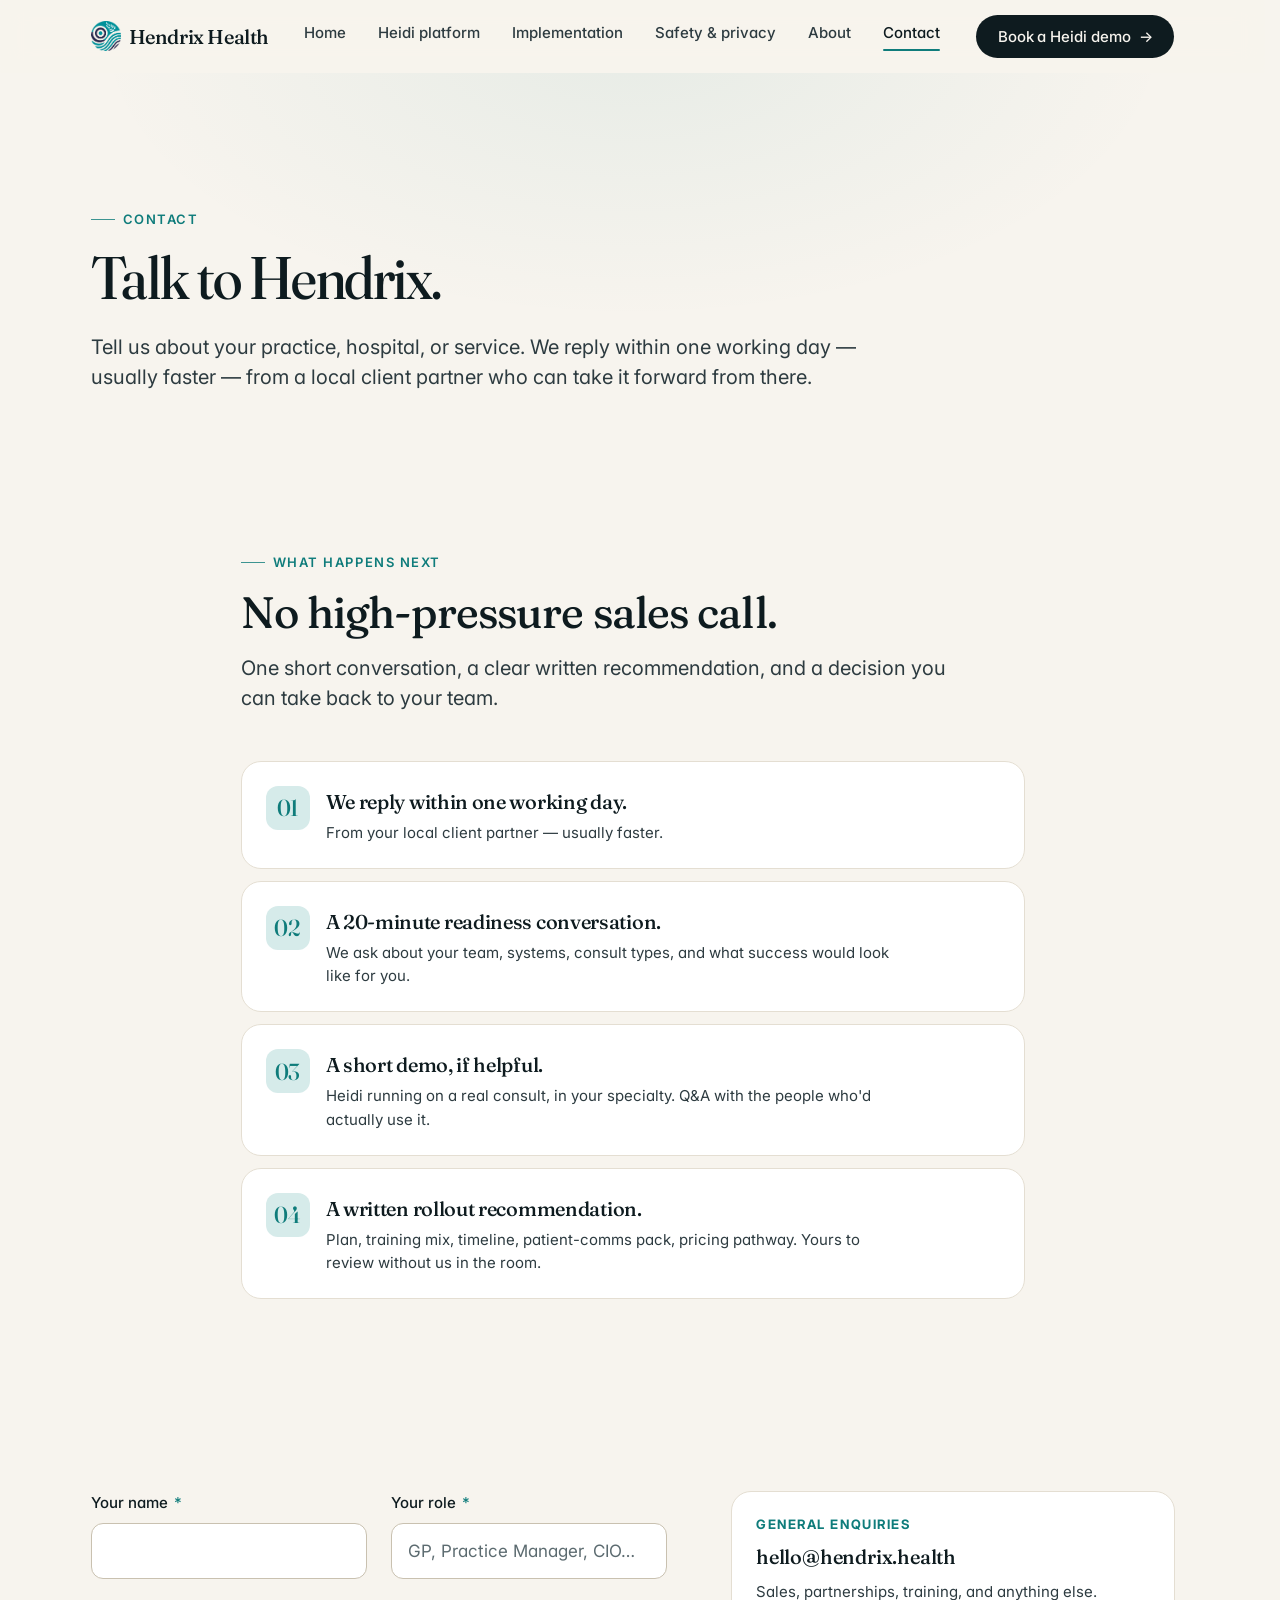
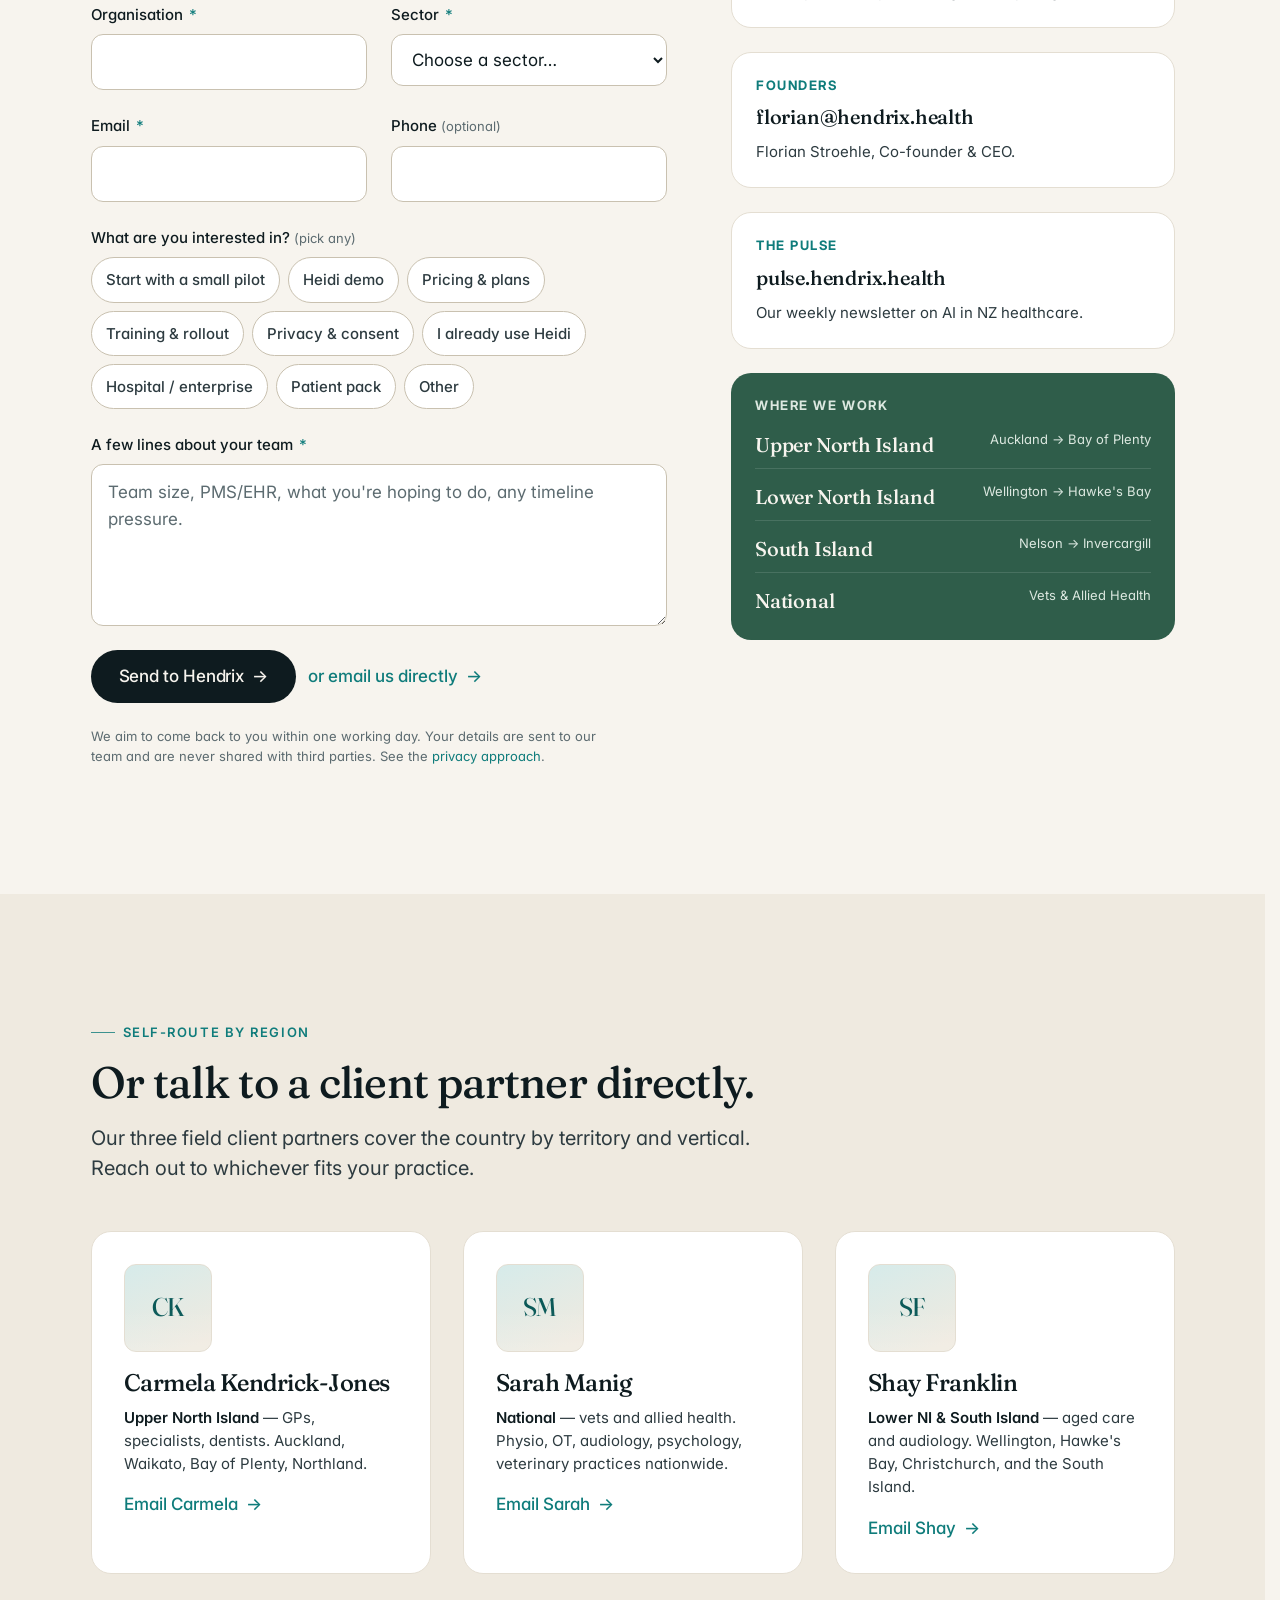
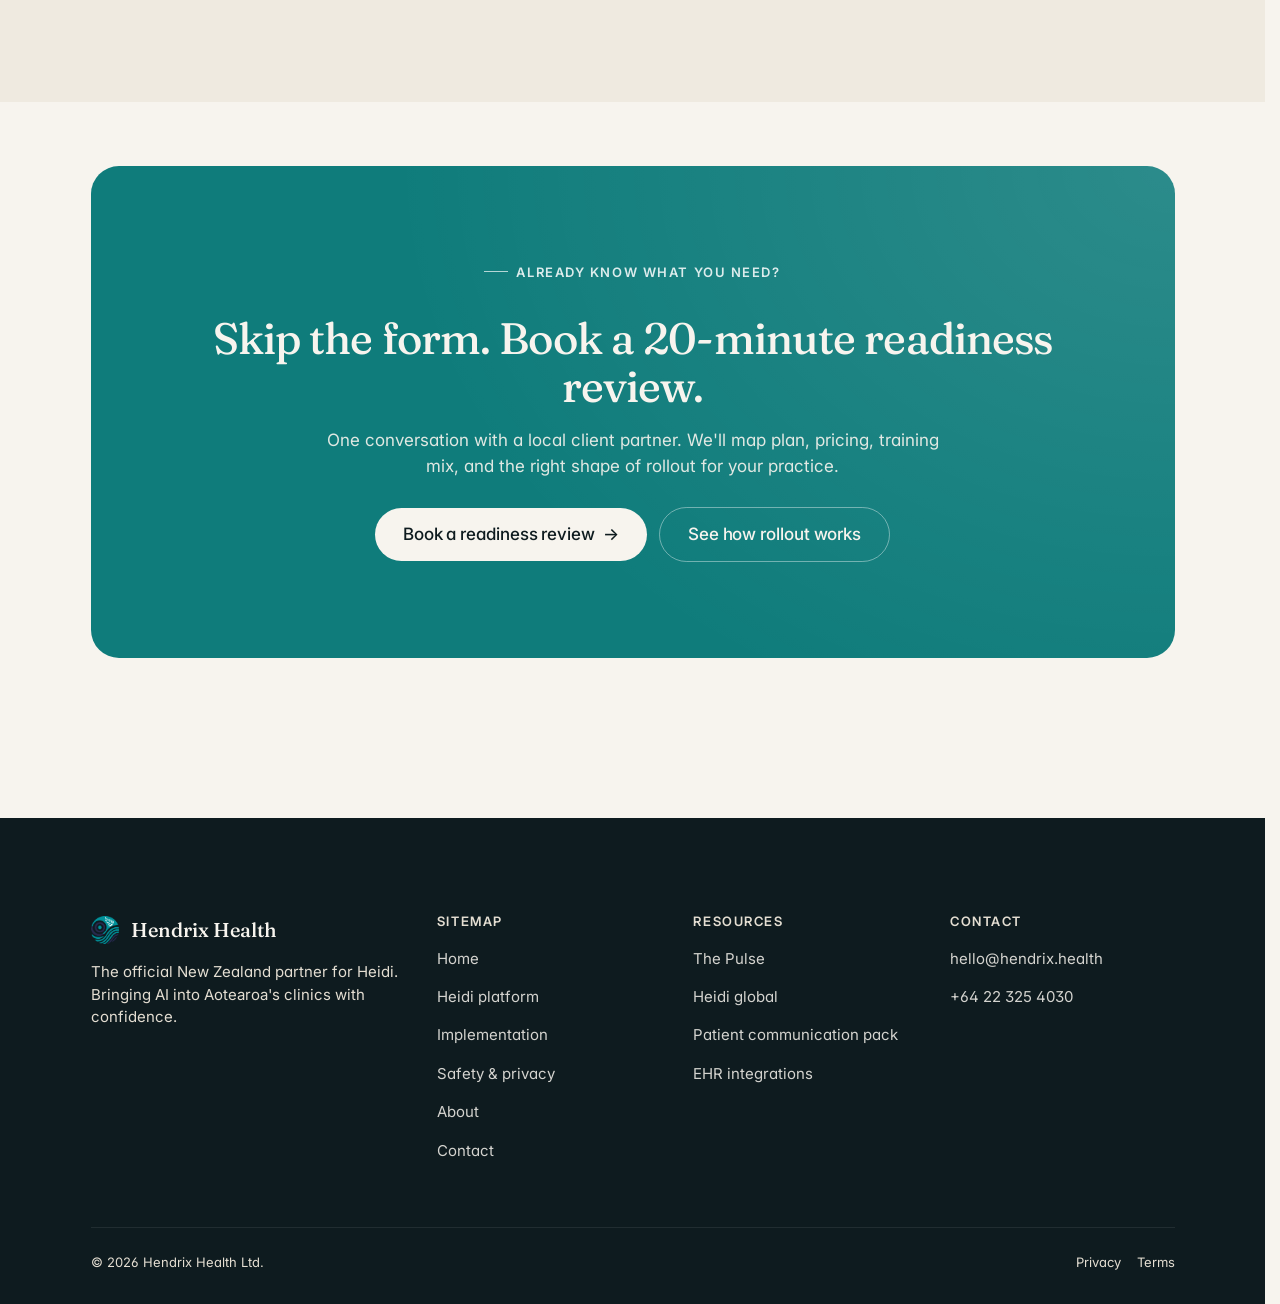
==== contact.html @ 8f4b382c "Add files via upload" ====
<!doctype html>
<html lang="en-NZ">
<head>
  <meta charset="utf-8">
  <meta name="viewport" content="width=device-width, initial-scale=1, viewport-fit=cover">
  <title>Contact — Talk to Hendrix Health | NZ partner for Heidi</title>
  <meta name="description" content="Tell us about your practice or service. We reply within one working day. Or self-route by region to one of our three NZ field client partners.">
  <meta name="theme-color" content="#0F7C7B">

  <meta property="og:type" content="website">
  <meta property="og:title" content="Contact Hendrix Health">
  <meta property="og:description" content="Talk to the team about bringing Heidi into your practice.">
  <meta property="og:url" content="https://hendrix.health/contact">
  <meta property="og:image" content="assets/img/og/og-contact.png">

  <link rel="icon" href="assets/img/logo-hendrix.png" type="image/png">

  <script>
    try {
      if (sessionStorage.getItem('hh_seen') === '1') {
        document.documentElement.classList.add('reveals-off');
      }
      sessionStorage.setItem('hh_seen', '1');
    } catch (e) {}
  </script>

  <link rel="preconnect" href="https://fonts.googleapis.com">
  <link rel="preconnect" href="https://fonts.gstatic.com" crossorigin>
  <link rel="stylesheet" href="https://fonts.googleapis.com/css2?family=Fraunces:opsz,wght,SOFT@9..144,300..600,30..100&family=Inter:wght@400;500;600;700&family=JetBrains+Mono:wght@500&display=swap">

  <link rel="stylesheet" href="assets/css/site.css">
  <script defer src="assets/js/nav.js"></script>
  <script defer src="assets/js/form.js"></script>
  <script defer src="assets/js/reveal.js"></script>
</head>
<body>
  <a href="#main" class="skip-link">Skip to content</a>

  <header class="site-header">
    <div class="container site-header__inner">
      <a href="index.html" class="site-header__brand" aria-label="Hendrix Health home">
        <span class="site-header__brand-mark"><img src="assets/img/logo-hendrix.png" alt="" width="30" height="30"></span>
        <span>Hendrix&nbsp;Health</span>
      </a>
      <nav class="site-header__nav" aria-label="Primary">
        <a href="index.html">Home</a>
        <a href="heidi.html">Heidi platform</a>
        <a href="implementation.html">Implementation</a>
        <a href="safety.html">Safety &amp; privacy</a>
        <a href="about.html">About</a>
        <a href="contact.html" aria-current="page">Contact</a>
      </nav>
      <a href="#form" class="btn btn--primary site-header__cta">Book a Heidi demo <span class="arrow">→</span></a>
      <button class="site-header__toggle" type="button" aria-expanded="false" aria-controls="mobile-sheet" aria-label="Open menu">
        <svg width="20" height="20" viewBox="0 0 24 24" fill="none" stroke="currentColor" stroke-width="2" stroke-linecap="round"><path d="M3 6h18M3 12h18M3 18h18"/></svg>
      </button>
    </div>
  </header>

  <div class="mobile-sheet" id="mobile-sheet" role="dialog" aria-label="Mobile navigation">
    <a href="index.html">Home</a>
    <a href="heidi.html">Heidi platform</a>
    <a href="implementation.html">Implementation</a>
    <a href="safety.html">Safety &amp; privacy</a>
    <a href="about.html">About</a>
    <a href="contact.html">Contact</a>
    <a href="https://pulse.hendrix.health/" rel="noopener">The Pulse ↗</a>
    <a href="#form" class="btn btn--primary btn--lg">Book a Heidi demo</a>
  </div>

  <main id="main">

    <!-- ─── Page hero ────────────────────────────────────────────── -->
    <section class="page-hero">
      <div class="container">
        <span class="eyebrow">Contact</span>
        <h1>Talk to Hendrix.</h1>
        <p class="page-hero__subtitle">
          Tell us about your practice, hospital, or service. We reply within one working
          day &mdash; usually faster &mdash; from a local client partner who can take it
          forward from there.
        </p>
      </div>
    </section>

    <!-- ─── What happens next ───────────────────────────────────── -->
    <section class="section section--tight">
      <div class="container container--narrow">
        <div class="section-head">
          <span class="eyebrow">What happens next</span>
          <h2>No high-pressure sales call.</h2>
          <p>One short conversation, a clear written recommendation, and a decision you can take back to your team.</p>
        </div>

        <ol class="steps" data-reveal>
          <li class="steps__item">
            <div>
              <div class="steps__title">We reply within one working day.</div>
              <p class="steps__body">From your local client partner — usually faster.</p>
            </div>
          </li>
          <li class="steps__item">
            <div>
              <div class="steps__title">A 20-minute readiness conversation.</div>
              <p class="steps__body">We ask about your team, systems, consult types, and what success would look like for you.</p>
            </div>
          </li>
          <li class="steps__item">
            <div>
              <div class="steps__title">A short demo, if helpful.</div>
              <p class="steps__body">Heidi running on a real consult, in your specialty. Q&amp;A with the people who'd actually use it.</p>
            </div>
          </li>
          <li class="steps__item">
            <div>
              <div class="steps__title">A written rollout recommendation.</div>
              <p class="steps__body">Plan, training mix, timeline, patient-comms pack, pricing pathway. Yours to review without us in the room.</p>
            </div>
          </li>
        </ol>
      </div>
    </section>

    <!-- ─── Form + contact methods ──────────────────────────────── -->
    <section class="section" id="form">
      <div class="container">
        <div class="contact-grid">

          <!-- Form: posts JSON to data-endpoint, falls back to mailto if no
               endpoint is configured (or the request fails). Wire the
               endpoint to your n8n / HubSpot / CRM webhook in one place. -->
          <form class="form"
                data-contact-form
                data-endpoint=""
                data-mailto="hello@hendrix.health"
                novalidate>

            <div class="form__row">
              <div class="form__field" data-validate="required">
                <label class="form__label" for="name">Your name <span class="req" aria-hidden="true">*</span></label>
                <input class="form__input" id="name" name="name" type="text" autocomplete="name" required aria-required="true" aria-describedby="name-err">
                <div class="form__error" id="name-err">Please tell us your name.</div>
              </div>
              <div class="form__field" data-validate="required">
                <label class="form__label" for="role">Your role <span class="req" aria-hidden="true">*</span></label>
                <input class="form__input" id="role" name="role" type="text" placeholder="GP, Practice Manager, CIO…" required aria-required="true" aria-describedby="role-err">
                <div class="form__error" id="role-err">Please tell us your role.</div>
              </div>
            </div>

            <div class="form__row">
              <div class="form__field" data-validate="required">
                <label class="form__label" for="organisation">Organisation <span class="req" aria-hidden="true">*</span></label>
                <input class="form__input" id="organisation" name="organisation" type="text" autocomplete="organization" required aria-required="true" aria-describedby="org-err">
                <div class="form__error" id="org-err">Please tell us where you work.</div>
              </div>
              <div class="form__field" data-validate="required">
                <label class="form__label" for="sector">Sector <span class="req" aria-hidden="true">*</span></label>
                <select class="form__select" id="sector" name="sector" required aria-required="true" aria-describedby="sector-err">
                  <option value="">Choose a sector…</option>
                  <option>General practice</option>
                  <option>Hospital / specialist</option>
                  <option>Allied health</option>
                  <option>Aged care</option>
                  <option>Mental health</option>
                  <option>Veterinary</option>
                  <option>Other</option>
                </select>
                <div class="form__error" id="sector-err">Please pick a sector.</div>
              </div>
            </div>

            <div class="form__row">
              <div class="form__field" data-validate="required email">
                <label class="form__label" for="email">Email <span class="req" aria-hidden="true">*</span></label>
                <input class="form__input" id="email" name="email" type="email" inputmode="email" autocomplete="email" required aria-required="true" aria-describedby="email-err">
                <div class="form__error" id="email-err">Please give us a valid email so we can reply.</div>
              </div>
              <div class="form__field">
                <label class="form__label" for="phone">Phone <span style="color: var(--ink-mute); font-weight: 400; font-size: var(--fs-xs);">(optional)</span></label>
                <input class="form__input" id="phone" name="phone" type="tel" inputmode="tel" autocomplete="tel">
              </div>
            </div>

            <div class="form__field">
              <label class="form__label">What are you interested in? <span style="color: var(--ink-mute); font-weight: 400; font-size: var(--fs-xs);">(pick any)</span></label>
              <div class="form__chips" role="group" aria-label="Areas of interest">
                <label><input type="checkbox" name="interest" value="Small pilot" data-intent="pilot"> Start with a small pilot</label>
                <label><input type="checkbox" name="interest" value="Heidi demo" data-intent="demo"> Heidi demo</label>
                <label><input type="checkbox" name="interest" value="Pricing & plans" data-intent="pricing"> Pricing &amp; plans</label>
                <label><input type="checkbox" name="interest" value="Training & rollout" data-intent="training"> Training &amp; rollout</label>
                <label><input type="checkbox" name="interest" value="Privacy & consent" data-intent="privacy"> Privacy &amp; consent</label>
                <label><input type="checkbox" name="interest" value="Existing Heidi user — support" data-intent="existing"> I already use Heidi</label>
                <label><input type="checkbox" name="interest" value="Hospital / enterprise deployment" data-intent="enterprise"> Hospital / enterprise</label>
                <label><input type="checkbox" name="interest" value="Patient communication pack" data-intent="patient"> Patient pack</label>
                <label><input type="checkbox" name="interest" value="Other" data-intent="other"> Other</label>
              </div>
            </div>

            <div class="form__field" data-validate="required">
              <label class="form__label" for="message">A few lines about your team <span class="req" aria-hidden="true">*</span></label>
              <textarea class="form__textarea" id="message" name="message" rows="5" placeholder="Team size, PMS/EHR, what you're hoping to do, any timeline pressure." required aria-required="true" aria-describedby="msg-err"></textarea>
              <div class="form__error" id="msg-err">A short note helps us route you to the right person.</div>
            </div>

            <div class="form__success" role="status">
              <strong>Thanks &mdash; your message is in.</strong><br>
              We'll come back to you within one working day from a local client partner. If you don't hear from us, drop a line directly to <a href="mailto:hello@hendrix.health" style="color: var(--accent-deep); font-weight: 600;">hello@hendrix.health</a>.
            </div>

            <div class="form__server-error" role="alert" hidden></div>

            <div class="cluster">
              <button type="submit" class="btn btn--primary btn--lg">Send to Hendrix <span class="arrow">→</span></button>
              <a href="mailto:hello@hendrix.health" class="linkout">or email us directly</a>
            </div>

            <p class="form__note">
              We aim to come back to you within one working day. Your details are sent to our team
              and are never shared with third parties. See the <a href="safety.html">privacy approach</a>.
            </p>
          </form>

          <!-- Right column -->
          <aside class="stack-lg" aria-label="Contact details">
            <div class="contact-method">
              <h3>General enquiries</h3>
              <div class="contact-method__line"><a href="mailto:hello@hendrix.health">hello@hendrix.health</a></div>
              <p>Sales, partnerships, training, and anything else.</p>
            </div>
            <div class="contact-method">
              <h3>Founders</h3>
              <div class="contact-method__line"><a href="mailto:florian@hendrix.health">florian@hendrix.health</a></div>
              <p>Florian Stroehle, Co-founder &amp; CEO.</p>
            </div>
            <div class="contact-method">
              <h3>The Pulse</h3>
              <div class="contact-method__line"><a href="https://pulse.hendrix.health/" rel="noopener">pulse.hendrix.health</a></div>
              <p>Our weekly newsletter on AI in NZ healthcare.</p>
            </div>

            <div class="territories">
              <h3>Where we work</h3>
              <ul>
                <li><b>Upper North Island</b><span>Auckland → Bay of Plenty</span></li>
                <li><b>Lower North Island</b><span>Wellington → Hawke's Bay</span></li>
                <li><b>South Island</b><span>Nelson → Invercargill</span></li>
                <li><b>National</b><span>Vets &amp; Allied Health</span></li>
              </ul>
            </div>
          </aside>

        </div>
      </div>
    </section>

    <!-- ─── Field client partners ────────────────────────────────── -->
    <section class="section section--alt">
      <div class="container">
        <div class="section-head">
          <span class="eyebrow">Self-route by region</span>
          <h2>Or talk to a client partner directly.</h2>
          <p>Our three field client partners cover the country by territory and vertical. Reach out to whichever fits your practice.</p>
        </div>

        <div class="grid grid--3" data-reveal>
          <article class="product-card">
            <div class="team-card__tile" aria-hidden="true" style="aspect-ratio: 1/1; max-width: 88px; border-radius: var(--r-md);">
              <span class="team-card__initials" style="font-size: 1.6rem;">CK</span>
            </div>
            <h3 class="product-card__name" style="margin-top: var(--s-4);">Carmela Kendrick-Jones</h3>
            <p class="product-card__desc">
              <strong>Upper North Island</strong> &mdash; GPs, specialists, dentists. Auckland, Waikato, Bay of Plenty, Northland.
            </p>
            <a href="mailto:carmela@hendrix.health" class="linkout">Email Carmela</a>
          </article>

          <article class="product-card">
            <div class="team-card__tile" aria-hidden="true" style="aspect-ratio: 1/1; max-width: 88px; border-radius: var(--r-md);">
              <span class="team-card__initials" style="font-size: 1.6rem;">SM</span>
            </div>
            <h3 class="product-card__name" style="margin-top: var(--s-4);">Sarah Manig</h3>
            <p class="product-card__desc">
              <strong>National</strong> &mdash; vets and allied health. Physio, OT, audiology, psychology, veterinary practices nationwide.
            </p>
            <a href="mailto:sarah@hendrix.health" class="linkout">Email Sarah</a>
          </article>

          <article class="product-card">
            <div class="team-card__tile" aria-hidden="true" style="aspect-ratio: 1/1; max-width: 88px; border-radius: var(--r-md);">
              <span class="team-card__initials" style="font-size: 1.6rem;">SF</span>
            </div>
            <h3 class="product-card__name" style="margin-top: var(--s-4);">Shay Franklin</h3>
            <p class="product-card__desc">
              <strong>Lower NI &amp; South Island</strong> &mdash; aged care and audiology. Wellington, Hawke's Bay, Christchurch, and the South Island.
            </p>
            <a href="mailto:shay@hendrix.health" class="linkout">Email Shay</a>
          </article>
        </div>
      </div>
    </section>

    <!-- ─── CTA banner ───────────────────────────────────────────── -->
    <section class="section section--tight">
      <div class="container">
        <div class="cta-band">
          <span class="eyebrow" style="color: rgba(255,255,255,.85);">Already know what you need?</span>
          <h2>Skip the form. Book a 20-minute readiness review.</h2>
          <p>One conversation with a local client partner. We'll map plan, pricing, training mix, and the right shape of rollout for your practice.</p>
          <div class="cluster" style="justify-content: center; margin-top: var(--s-3);">
            <a href="mailto:hello@hendrix.health?subject=Heidi%20readiness%20review" class="btn btn--inverse btn--lg">Book a readiness review <span class="arrow">→</span></a>
            <a href="implementation.html" class="btn btn--ghost btn--lg" style="border-color: rgba(255,255,255,.4); color: var(--paper);">See how rollout works</a>
          </div>
        </div>
      </div>
    </section>

  </main>

  <footer class="site-footer">
    <div class="container">
      <div class="site-footer__grid">
        <div class="site-footer__brand">
          <div class="site-footer__brand-line">
            <img src="assets/img/logo-hendrix.png" alt="" width="28" height="28">
            <span>Hendrix Health</span>
          </div>
          <p class="site-footer__tagline">The official New Zealand partner for Heidi. Bringing AI into <span lang="mi">Aotearoa</span>'s clinics with confidence.</p>
        </div>
        <div class="site-footer__col">
          <h4>Sitemap</h4>
          <ul>
            <li><a href="index.html">Home</a></li>
            <li><a href="heidi.html">Heidi platform</a></li>
            <li><a href="implementation.html">Implementation</a></li>
            <li><a href="safety.html">Safety &amp; privacy</a></li>
            <li><a href="about.html">About</a></li>
            <li><a href="contact.html">Contact</a></li>
          </ul>
        </div>
        <div class="site-footer__col">
          <h4>Resources</h4>
          <ul>
            <li><a href="https://pulse.hendrix.health/" rel="noopener">The Pulse</a></li>
            <li><a href="https://www.heidihealth.com" rel="noopener">Heidi global</a></li>
            <li><a href="safety.html#patient-comms">Patient communication pack</a></li>
            <li><a href="heidi.html#integrations">EHR integrations</a></li>
          </ul>
        </div>
        <div class="site-footer__col">
          <h4>Contact</h4>
          <ul>
            <li><a href="mailto:hello@hendrix.health">hello@hendrix.health</a></li>
            <li><a href="tel:+64223254030">+64 22 325 4030</a></li>
          </ul>
        </div>
      </div>
      <div class="site-footer__legal">
        <span>© 2026 Hendrix Health Ltd.</span>
        <span><a href="privacy.html">Privacy</a><a href="terms.html">Terms</a></span>
      </div>
    </div>
  </footer>

</body>
</html>
---- assets/css/site.css ----
/* Hendrix Health — site.css
 * Single bundle entry. Order matters:
 * tokens → base → layout → components → sections
 */
@import url("./tokens.css");
@import url("./base.css");
@import url("./layout.css");
@import url("./components.css");
@import url("./sections.css");
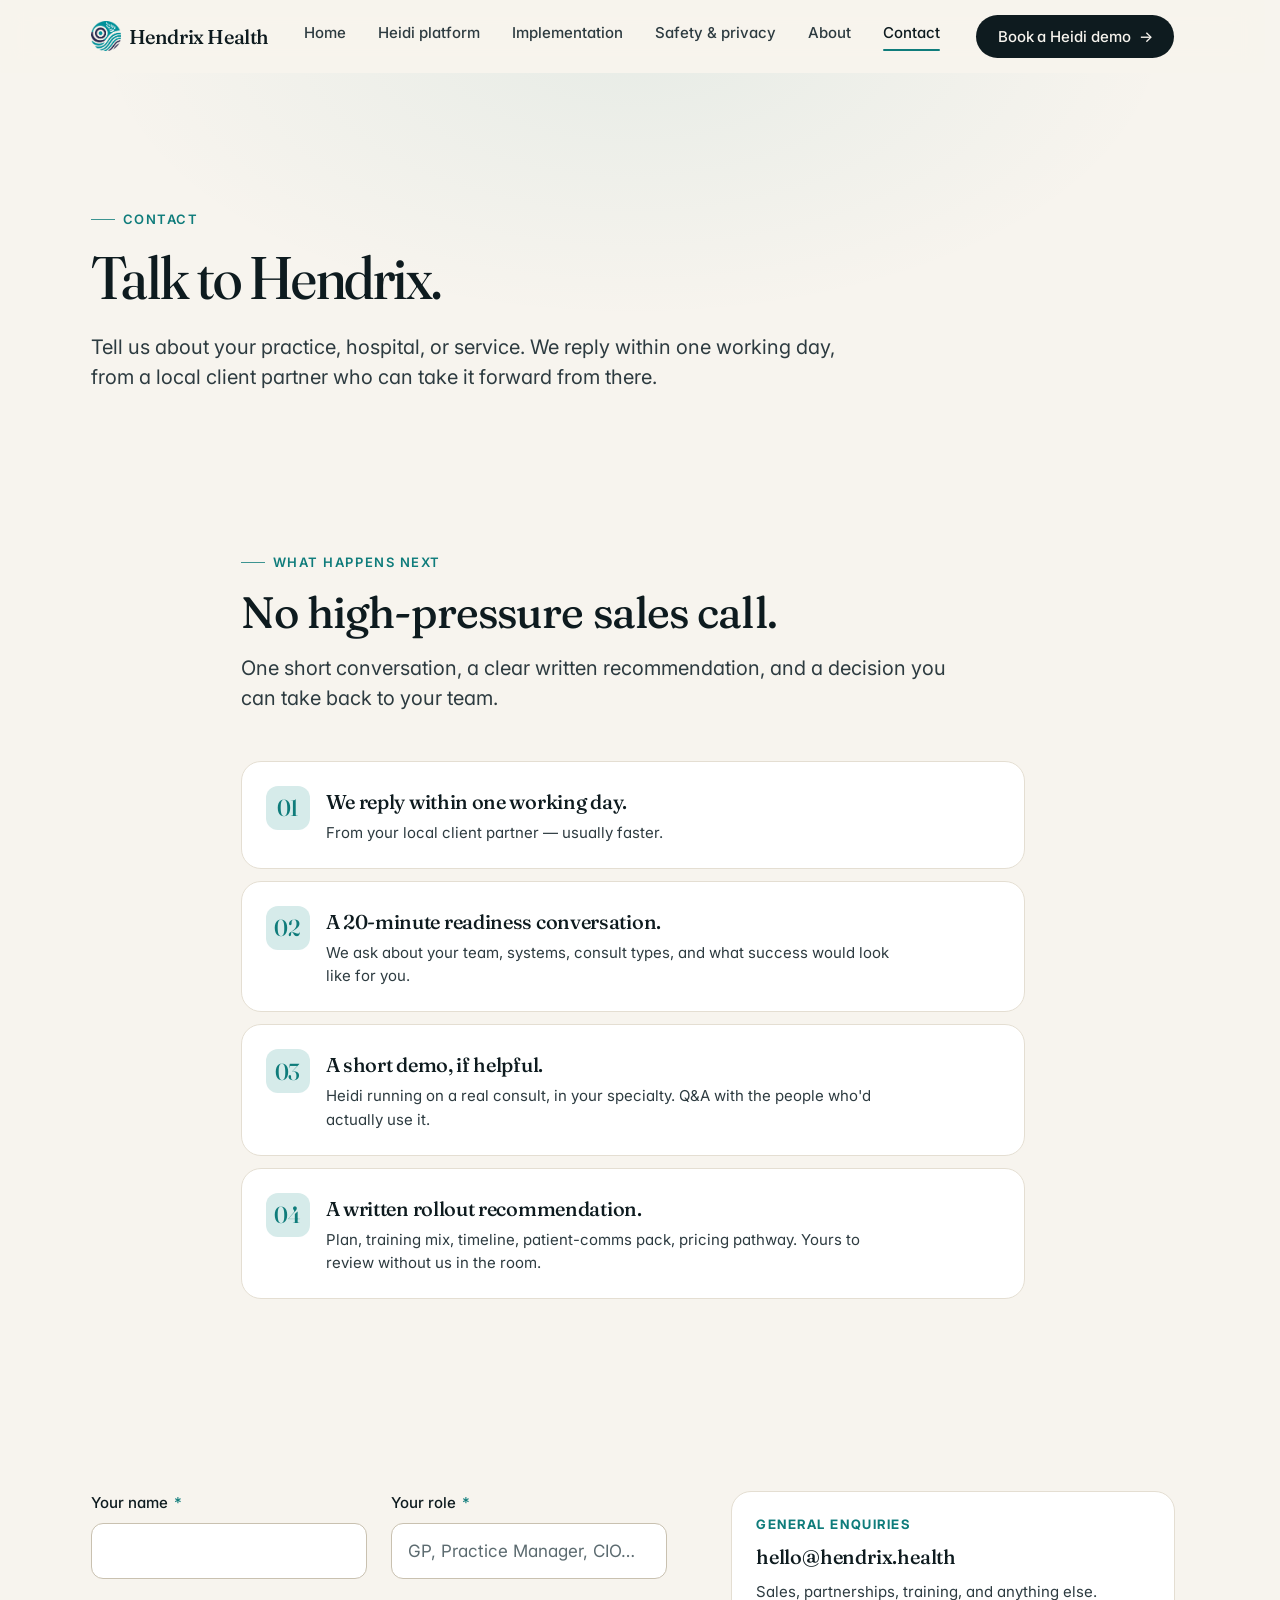
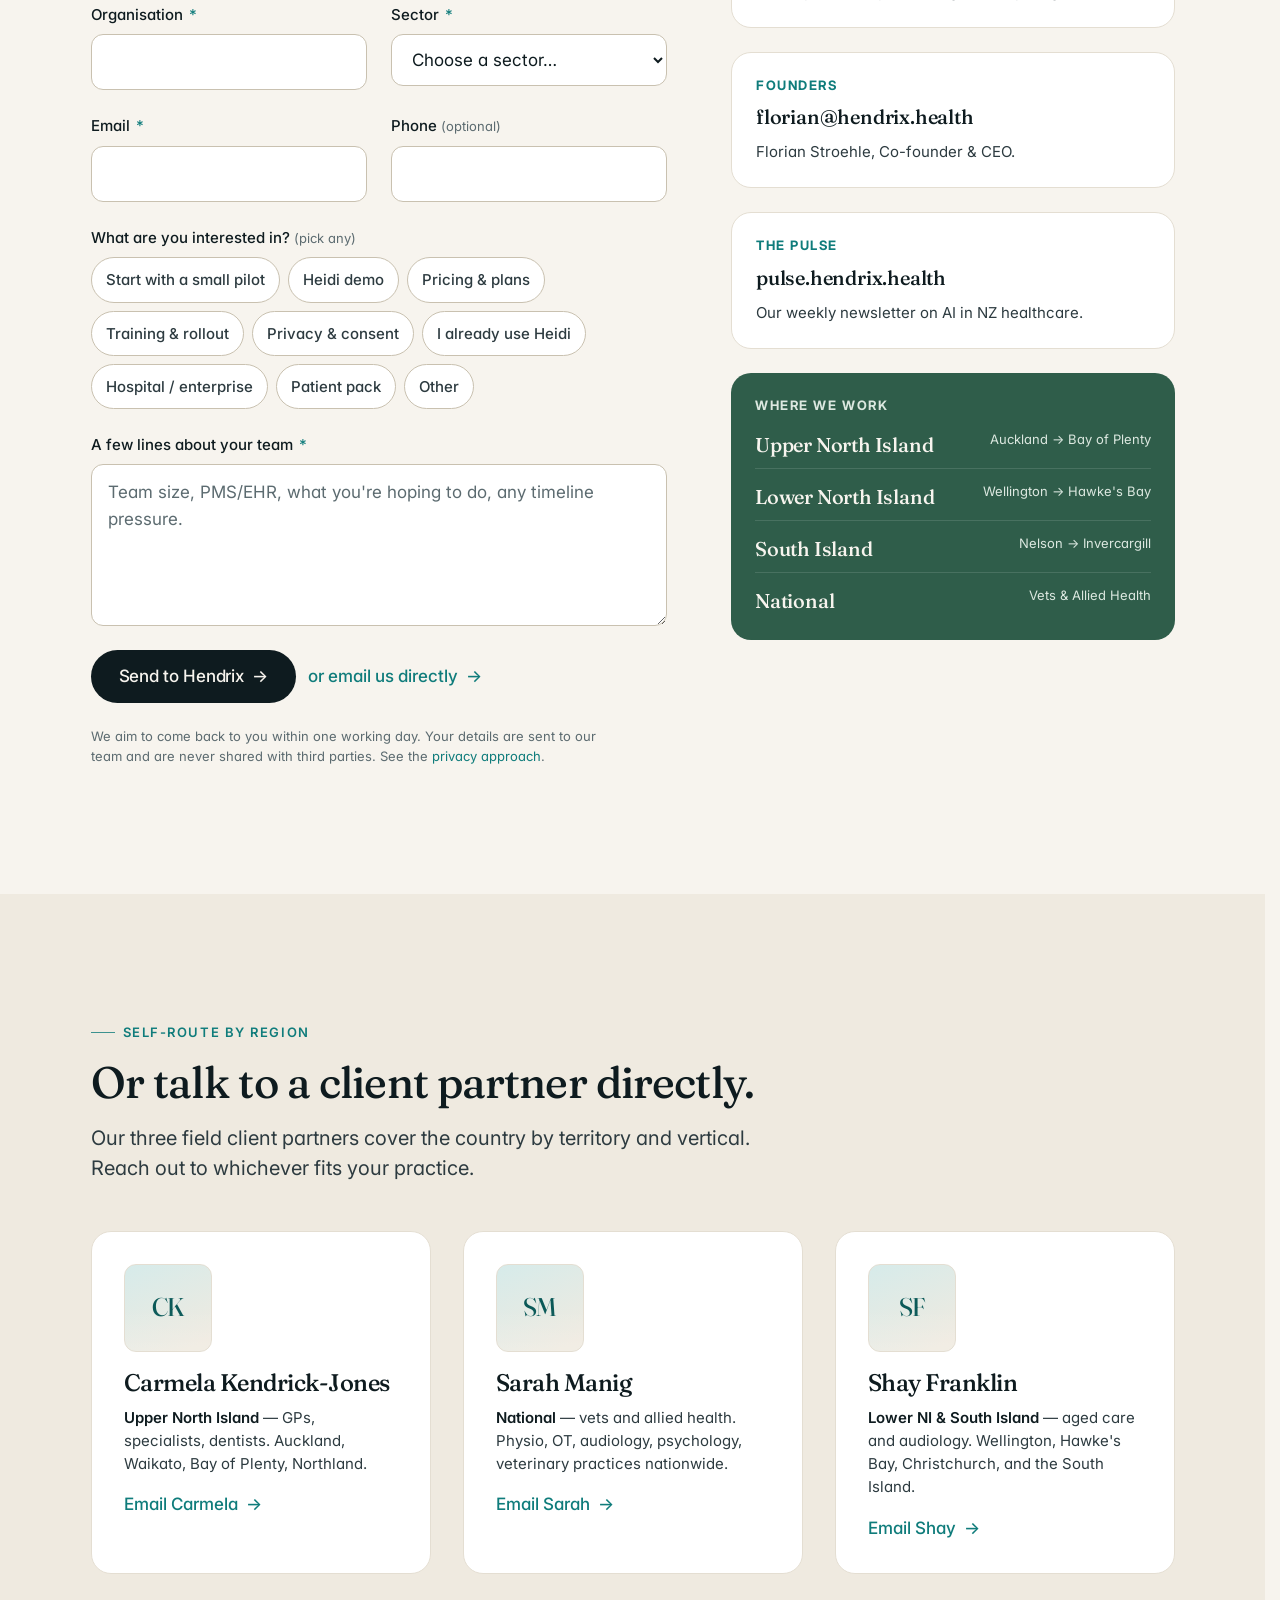
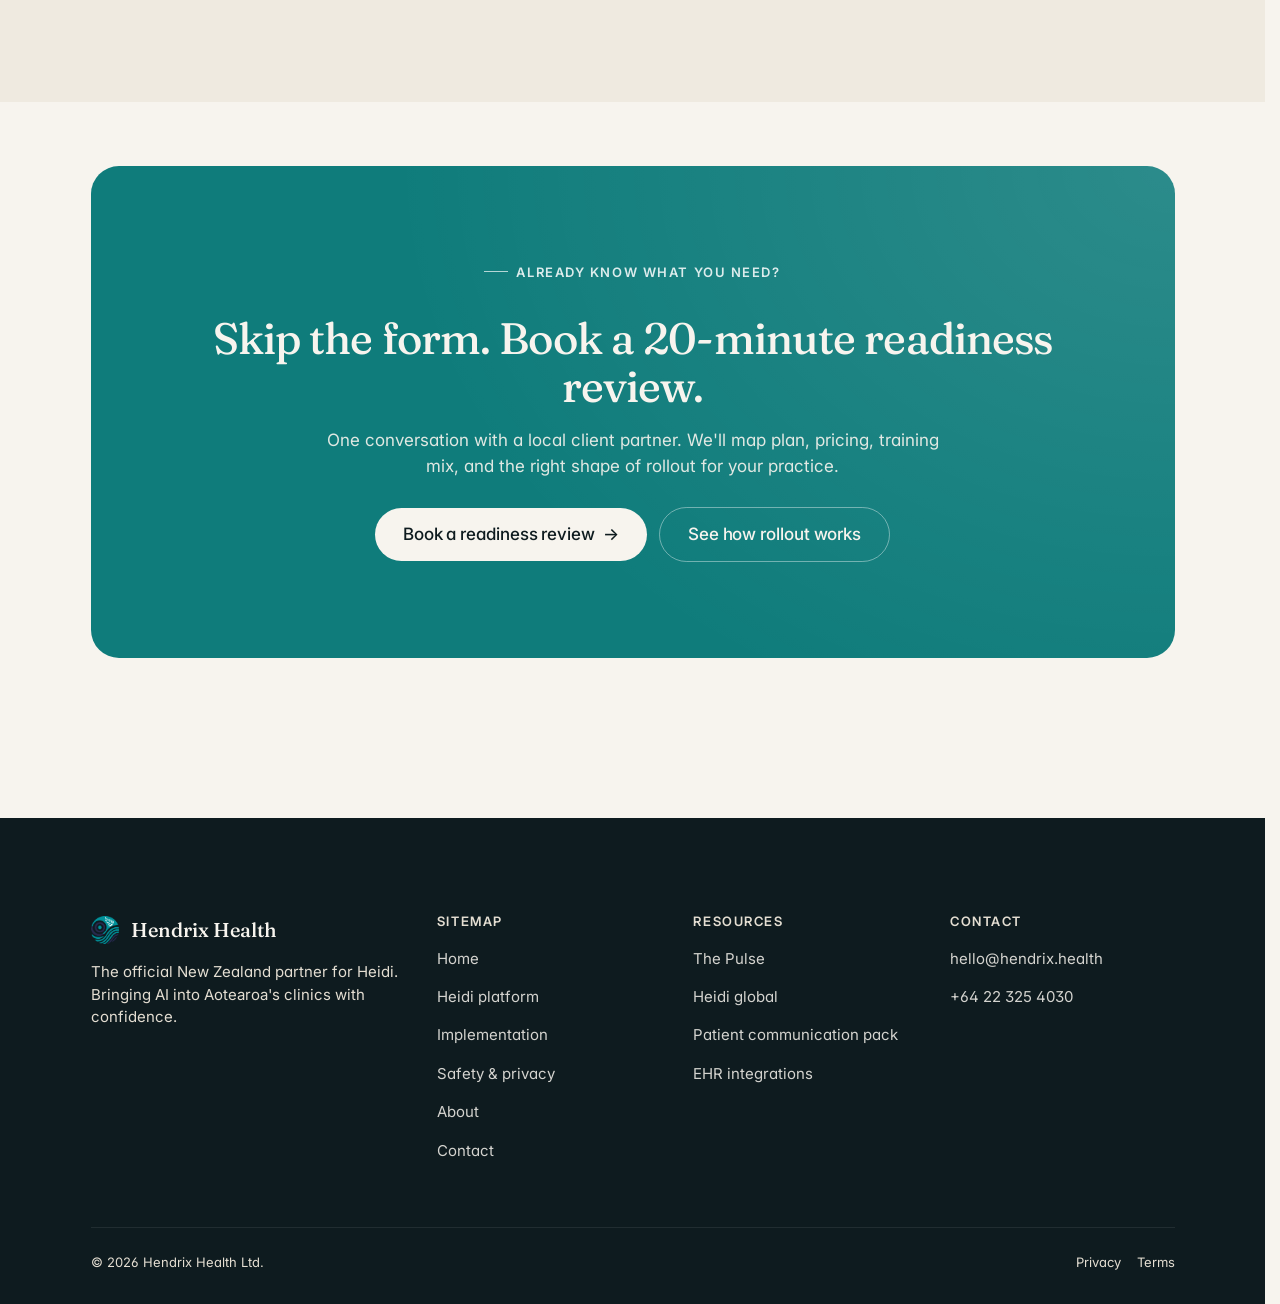
==== commit 3299bcc2: "Fix typo in contact.html paragraph" ====
--- a/contact.html
+++ b/contact.html
@@ -77,7 +77,7 @@
         <h1>Talk to Hendrix.</h1>
         <p class="page-hero__subtitle">
           Tell us about your practice, hospital, or service. We reply within one working
-          day &mdash; usually faster &mdash; from a local client partner who can take it
+          day, from a local client partner who can take it
           forward from there.
         </p>
       </div>
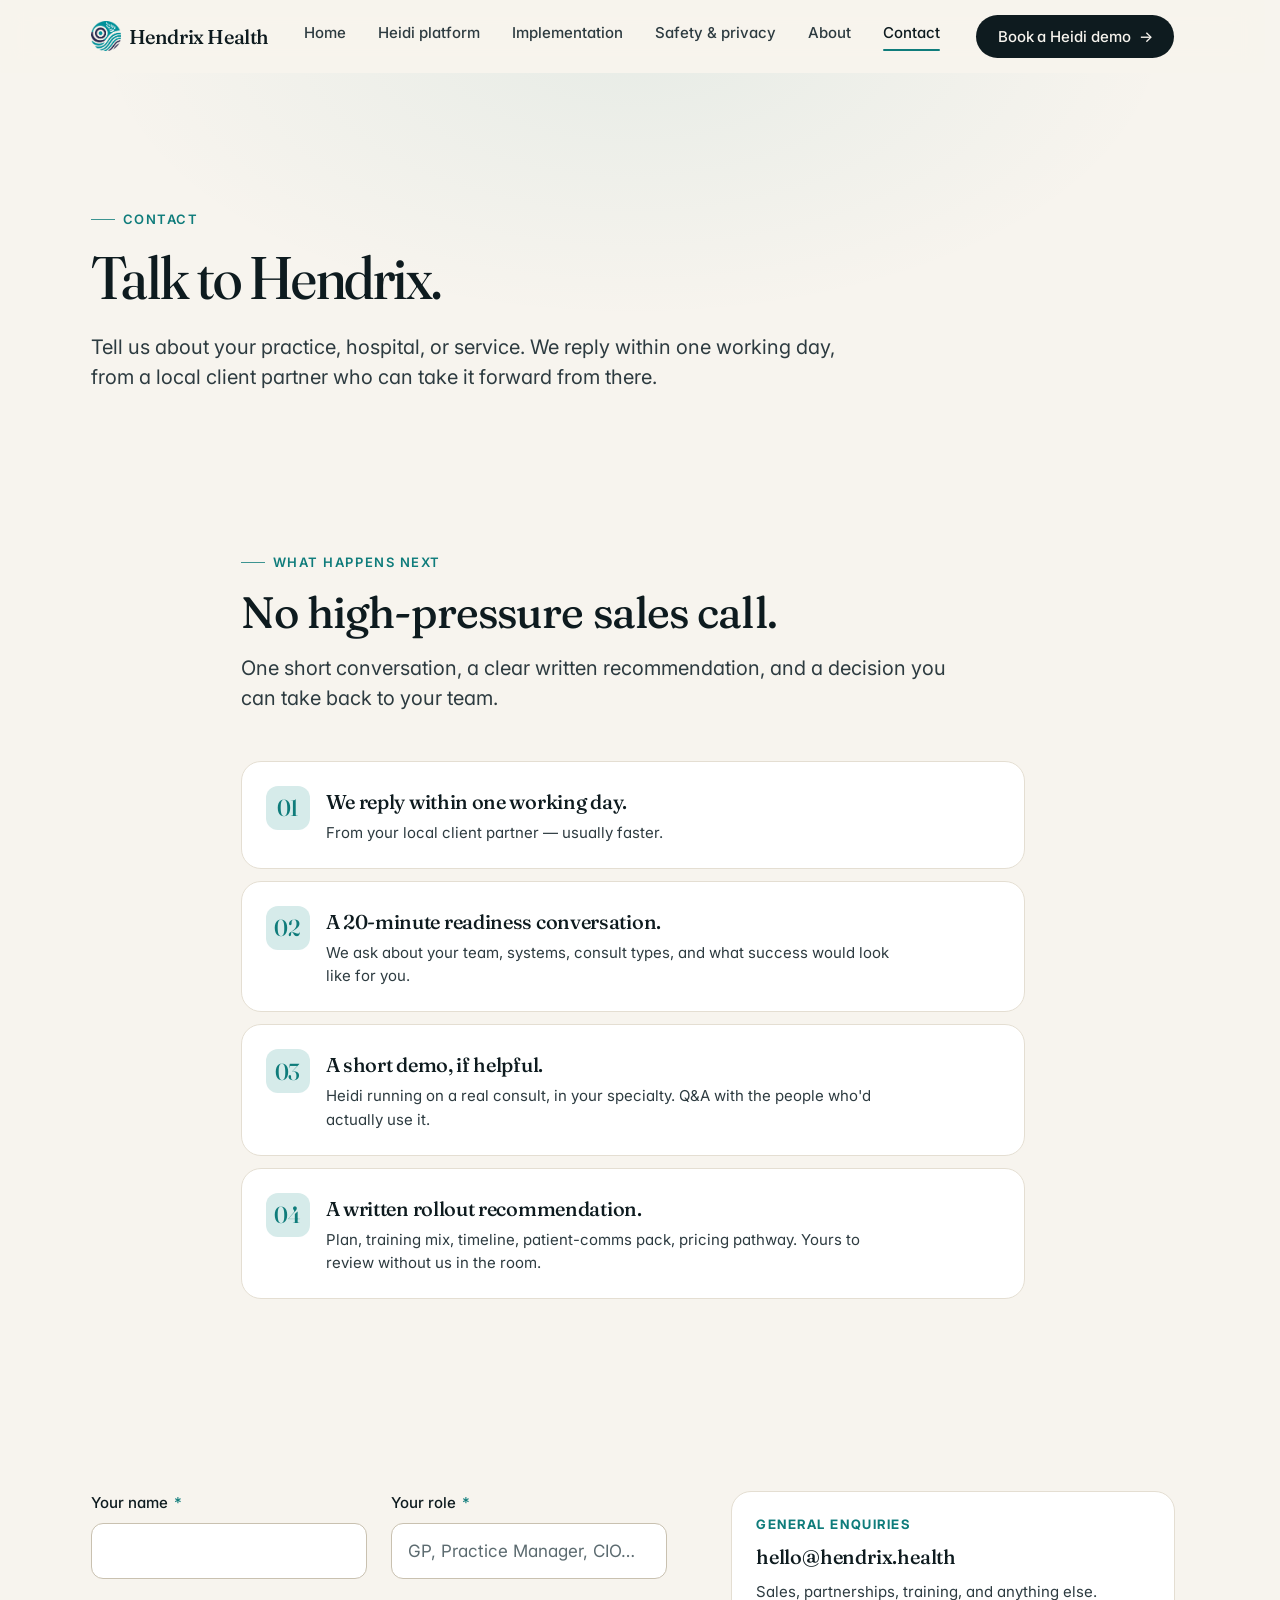
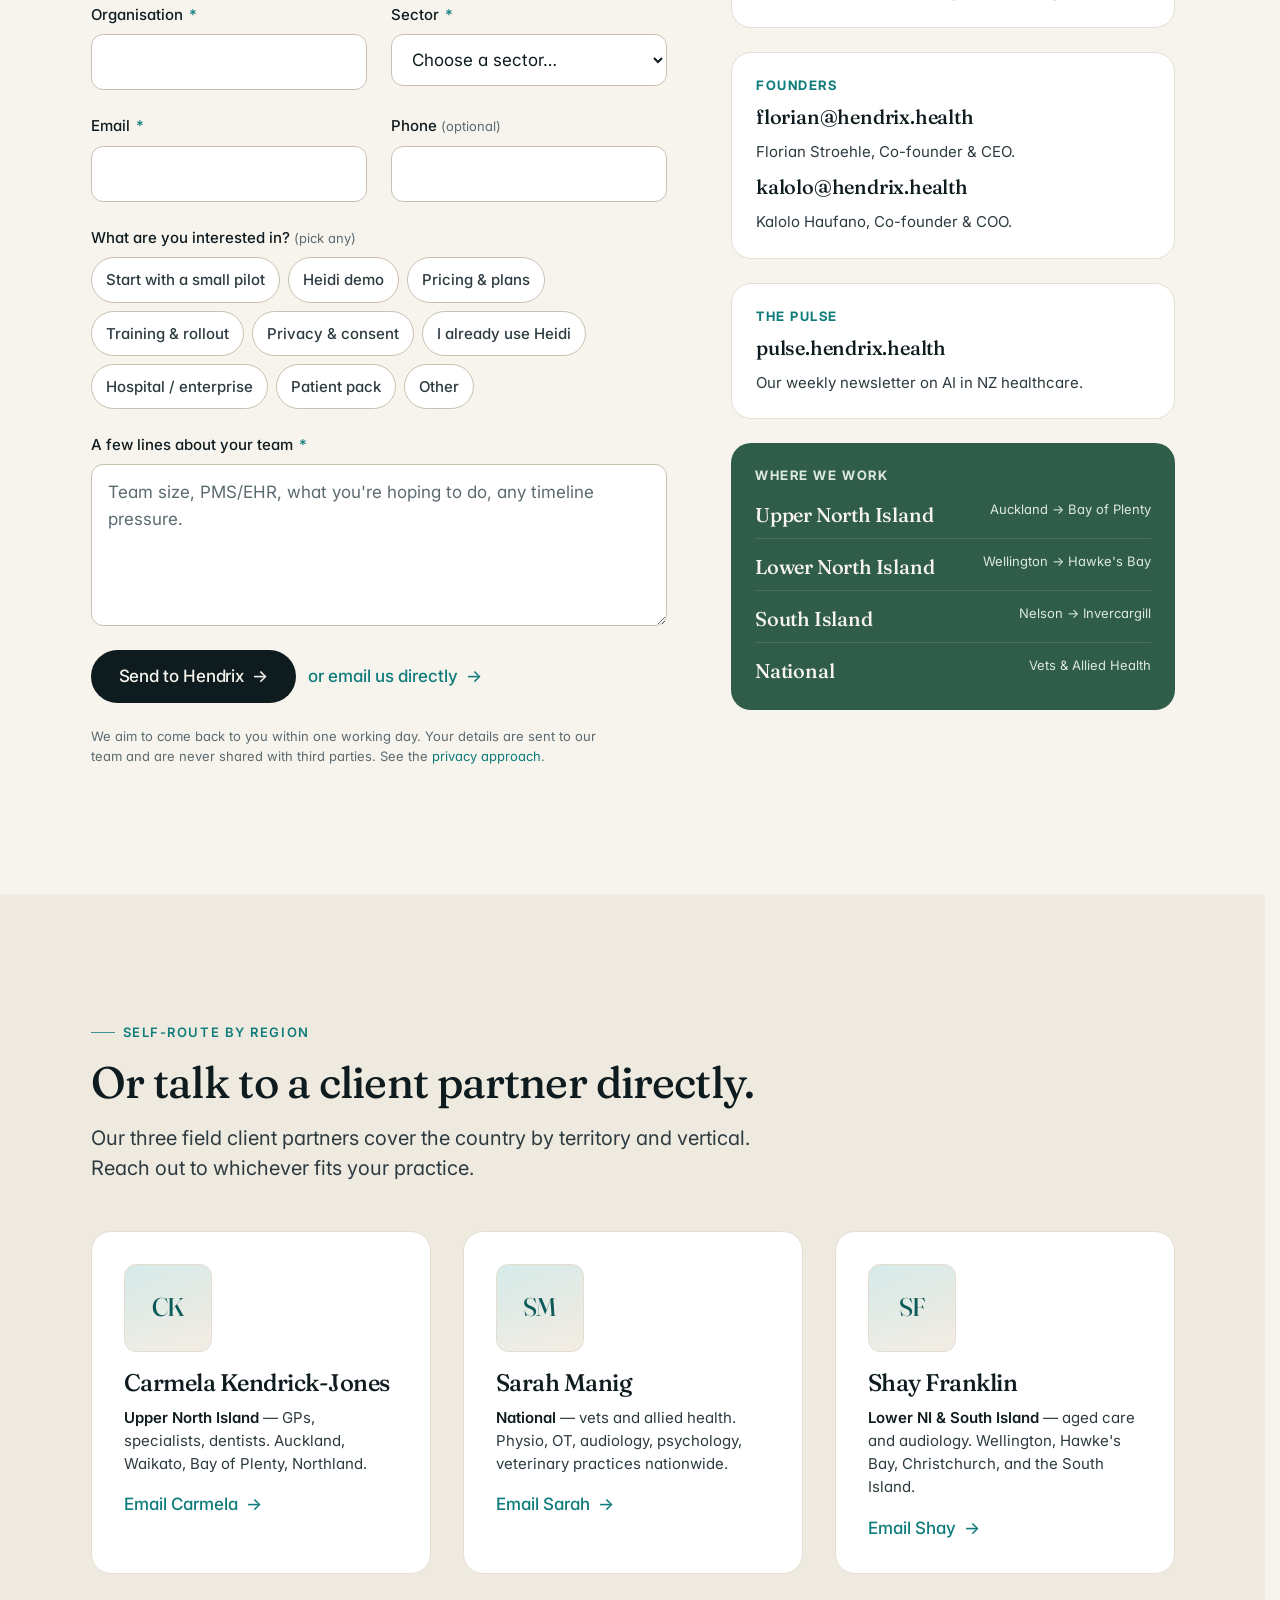
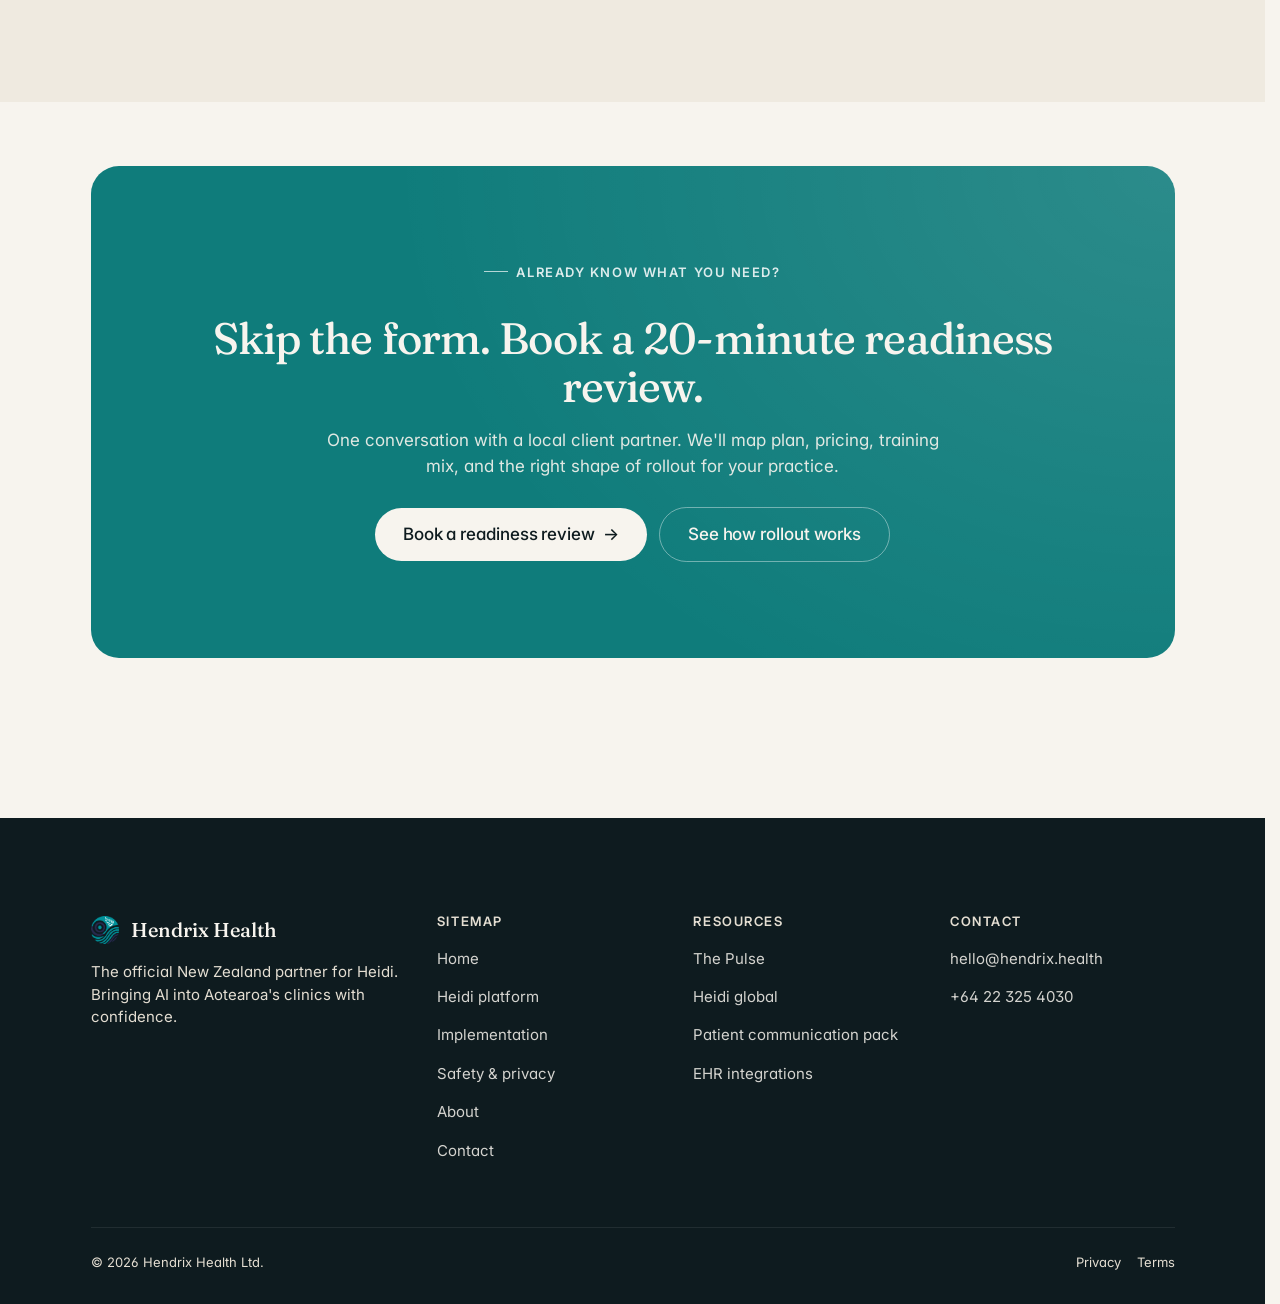
==== commit 69f5b1ac: "Add contact information for Kalolo Haufano" ====
--- a/contact.html
+++ b/contact.html
@@ -232,6 +232,8 @@
               <h3>Founders</h3>
               <div class="contact-method__line"><a href="mailto:florian@hendrix.health">florian@hendrix.health</a></div>
               <p>Florian Stroehle, Co-founder &amp; CEO.</p>
+              <div class="contact-method__line"><a href="mailto:kalolo@hendrix.health">kalolo@hendrix.health</a></div>
+              <p>Kalolo Haufano, Co-founder &amp; COO.</p>
             </div>
             <div class="contact-method">
               <h3>The Pulse</h3>
